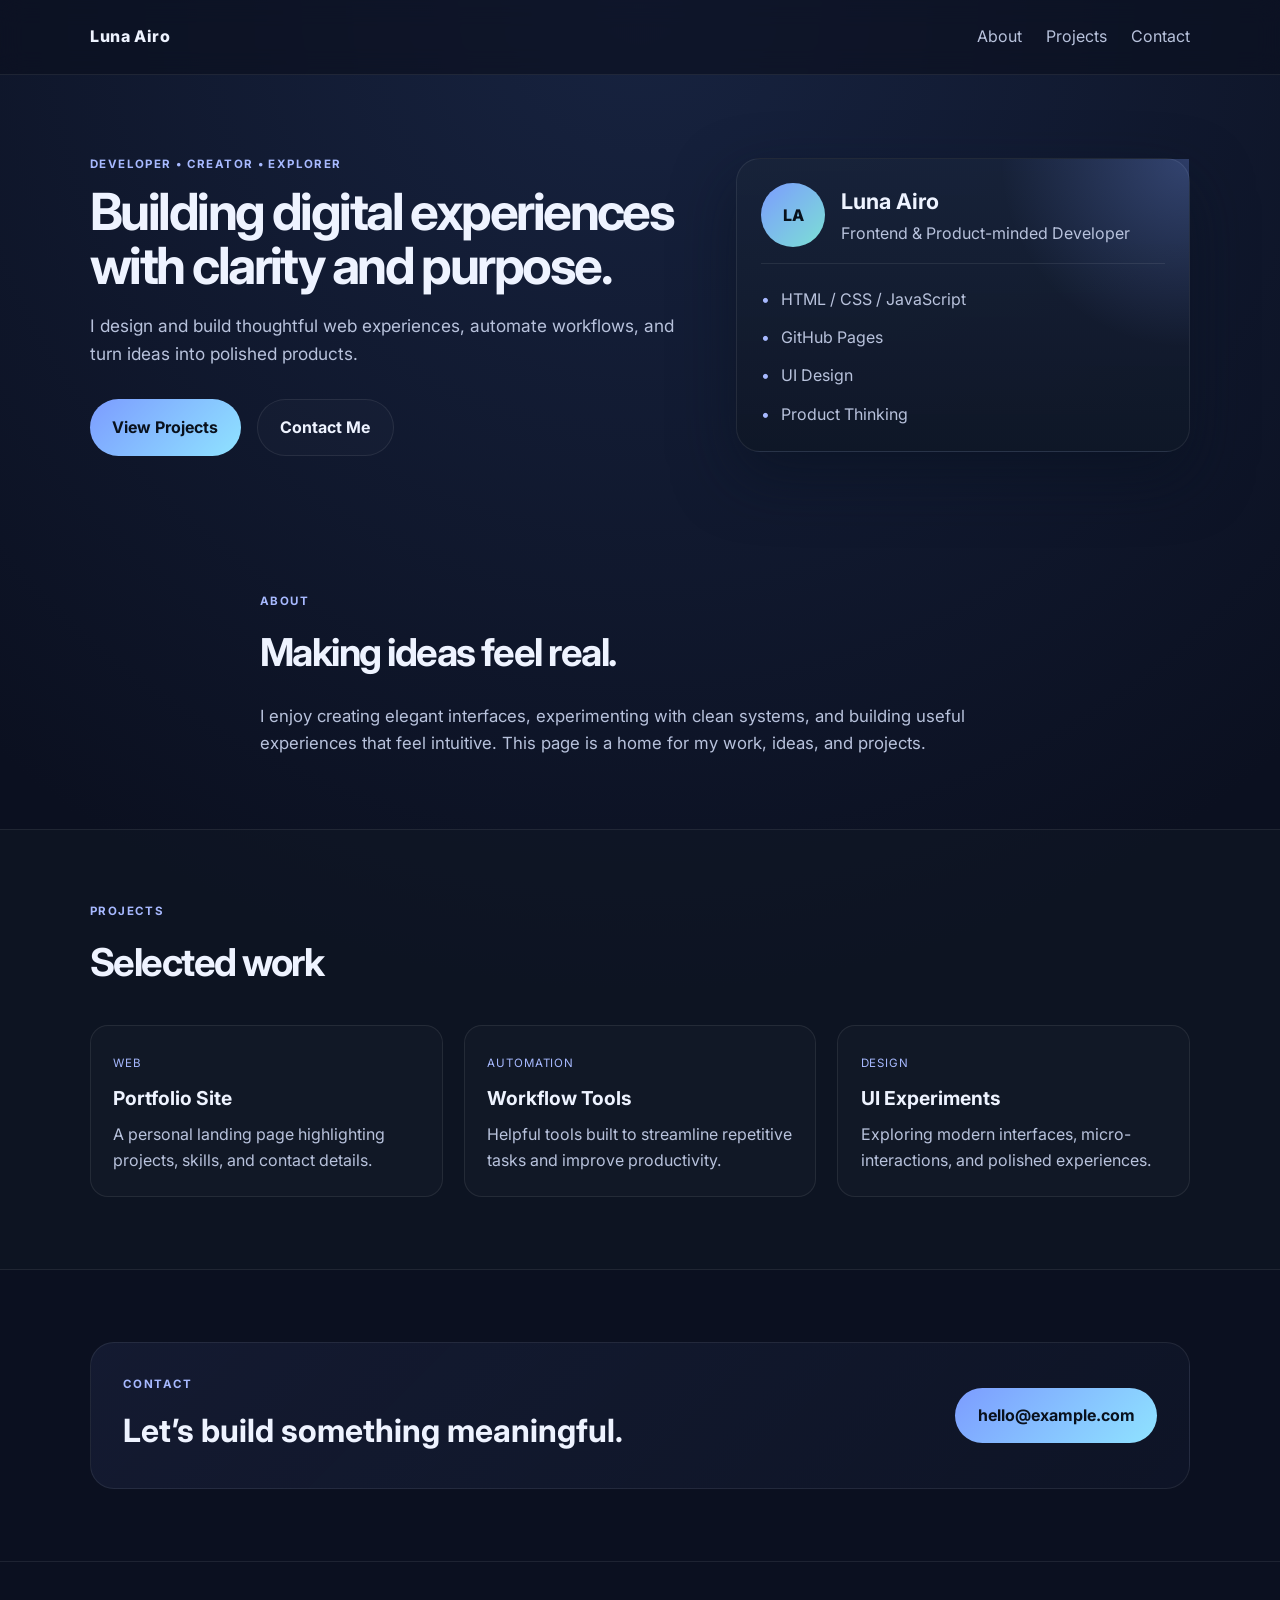
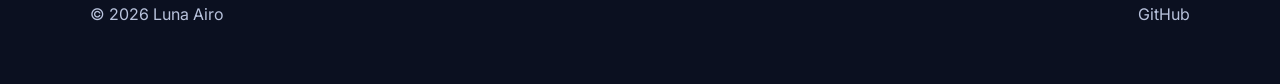
==== index.html @ 286db35b "Create initial GitHub Pages landing page for Luna Airo." ====
<!DOCTYPE html>
<html lang="en">
  <head>
    <meta charset="UTF-8" />
    <meta name="viewport" content="width=device-width, initial-scale=1.0" />
    <meta
      name="description"
      content="Luna Airo's personal GitHub Pages site"
    />
    <title>Luna Airo</title>
    <link rel="preconnect" href="https://fonts.googleapis.com" />
    <link rel="preconnect" href="https://fonts.gstatic.com" crossorigin />
    <link
      href="https://fonts.googleapis.com/css2?family=Inter:wght@400;500;600;700;800&display=swap"
      rel="stylesheet"
    />
    <link rel="stylesheet" href="styles.css" />
  </head>
  <body>
    <header class="site-header">
      <nav class="container nav">
        <div class="brand">Luna Airo</div>
        <div class="nav-links">
          <a href="#about">About</a>
          <a href="#projects">Projects</a>
          <a href="#contact">Contact</a>
        </div>
      </nav>
    </header>

    <main>
      <section class="hero">
        <div class="container hero-inner">
          <div class="hero-copy">
            <p class="eyebrow">Developer • Creator • Explorer</p>
            <h1>Building digital experiences with clarity and purpose.</h1>
            <p class="lead">
              I design and build thoughtful web experiences, automate workflows,
              and turn ideas into polished products.
            </p>
            <div class="cta-row">
              <a class="button primary" href="#projects">View Projects</a>
              <a class="button secondary" href="#contact">Contact Me</a>
            </div>
          </div>
          <div class="hero-card">
            <div class="card-glow"></div>
            <div class="profile-box">
              <div class="avatar">LA</div>
              <div>
                <h2>Luna Airo</h2>
                <p>Frontend & Product-minded Developer</p>
              </div>
            </div>
            <ul class="skill-list">
              <li>HTML / CSS / JavaScript</li>
              <li>GitHub Pages</li>
              <li>UI Design</li>
              <li>Product Thinking</li>
            </ul>
          </div>
        </div>
      </section>

      <section id="about" class="section">
        <div class="container section-inner">
          <div class="section-heading">
            <p class="eyebrow">About</p>
            <h2>Making ideas feel real.</h2>
          </div>
          <p class="about-text">
            I enjoy creating elegant interfaces, experimenting with clean systems,
            and building useful experiences that feel intuitive. This page is a
            home for my work, ideas, and projects.
          </p>
        </div>
      </section>

      <section id="projects" class="section alt">
        <div class="container">
          <div class="section-heading">
            <p class="eyebrow">Projects</p>
            <h2>Selected work</h2>
          </div>
          <div class="card-grid">
            <article class="project-card">
              <span class="tag">Web</span>
              <h3>Portfolio Site</h3>
              <p>A personal landing page highlighting projects, skills, and contact details.</p>
            </article>
            <article class="project-card">
              <span class="tag">Automation</span>
              <h3>Workflow Tools</h3>
              <p>Helpful tools built to streamline repetitive tasks and improve productivity.</p>
            </article>
            <article class="project-card">
              <span class="tag">Design</span>
              <h3>UI Experiments</h3>
              <p>Exploring modern interfaces, micro-interactions, and polished experiences.</p>
            </article>
          </div>
        </div>
      </section>

      <section id="contact" class="section">
        <div class="container contact-box">
          <div>
            <p class="eyebrow">Contact</p>
            <h2>Let’s build something meaningful.</h2>
          </div>
          <a href="mailto:hello@example.com" class="button primary">hello@example.com</a>
        </div>
      </section>
    </main>

    <footer class="site-footer">
      <div class="container footer-inner">
        <p>© 2026 Luna Airo</p>
        <a href="https://github.com/lunaairo271-jpg" target="_blank" rel="noreferrer">GitHub</a>
      </div>
    </footer>
  </body>
</html>
---- styles.css ----
* {
  box-sizing: border-box;
}

:root {
  --bg: #0b1020;
  --panel: #121b2d;
  --panel-soft: #1a2640;
  --primary: #7c9cff;
  --primary-strong: #a7b9ff;
  --text: #eef3ff;
  --muted: #b8c2dc;
  --border: rgba(255, 255, 255, 0.08);
  --shadow: rgba(10, 18, 33, 0.55);
}

html {
  scroll-behavior: smooth;
}

body {
  margin: 0;
  font-family: "Inter", sans-serif;
  background: radial-gradient(circle at top, #172340 0%, var(--bg) 55%);
  color: var(--text);
  line-height: 1.6;
}

a {
  color: inherit;
  text-decoration: none;
}

.container {
  width: min(1100px, calc(100% - 2rem));
  margin: 0 auto;
}

.site-header {
  position: sticky;
  top: 0;
  backdrop-filter: blur(12px);
  background: rgba(11, 16, 32, 0.65);
  border-bottom: 1px solid var(--border);
  z-index: 10;
}

.nav {
  display: flex;
  justify-content: space-between;
  align-items: center;
  min-height: 74px;
}

.brand {
  font-weight: 800;
  letter-spacing: 0.04em;
}

.nav-links {
  display: flex;
  gap: 1.5rem;
  color: var(--muted);
}

.hero {
  padding: 5rem 0 4rem;
}

.hero-inner {
  display: grid;
  grid-template-columns: 1.15fr 0.85fr;
  gap: 2rem;
  align-items: center;
}

.eyebrow {
  margin: 0 0 0.75rem;
  text-transform: uppercase;
  letter-spacing: 0.12em;
  font-size: 0.72rem;
  color: var(--primary-strong);
  font-weight: 700;
}

.hero-copy h1 {
  margin: 0;
  font-size: clamp(2.6rem, 4vw, 4.8rem);
  line-height: 1.05;
  letter-spacing: -0.05em;
}

.lead {
  color: var(--muted);
  font-size: 1.08rem;
  margin-top: 1.2rem;
  max-width: 620px;
}

.cta-row {
  display: flex;
  flex-wrap: wrap;
  gap: 1rem;
  margin-top: 2rem;
}

.button {
  display: inline-flex;
  align-items: center;
  justify-content: center;
  padding: 0.9rem 1.4rem;
  border-radius: 999px;
  font-weight: 700;
  transition: transform 0.2s ease, opacity 0.2s ease;
}

.button:hover {
  transform: translateY(-1px);
}

.button.primary {
  background: linear-gradient(135deg, var(--primary), #8fe3ff);
  color: #09111d;
}

.button.secondary {
  border: 1px solid var(--border);
  background: rgba(255, 255, 255, 0.02);
  color: var(--text);
}

.hero-card {
  position: relative;
  background: linear-gradient(180deg, rgba(24, 35, 58, 0.9), rgba(15, 23, 39, 0.95));
  border: 1px solid var(--border);
  border-radius: 24px;
  box-shadow: 0 24px 60px var(--shadow);
  padding: 1.5rem;
}

.card-glow {
  position: absolute;
  inset: 0;
  background: radial-gradient(circle at top right, rgba(124, 156, 255, 0.28), transparent 35%);
  pointer-events: none;
}

.profile-box {
  position: relative;
  display: flex;
  align-items: center;
  gap: 1rem;
  padding-bottom: 1rem;
  border-bottom: 1px solid var(--border);
}

.avatar {
  width: 64px;
  height: 64px;
  border-radius: 50%;
  display: grid;
  place-items: center;
  background: linear-gradient(135deg, var(--primary), #7ce0d4);
  color: #08111b;
  font-weight: 800;
}

.profile-box h2 {
  margin: 0;
  font-size: 1.35rem;
}

.profile-box p {
  margin: 0.2rem 0 0;
  color: var(--muted);
}

.skill-list {
  position: relative;
  list-style: none;
  margin: 1.4rem 0 0;
  padding: 0;
  display: grid;
  gap: 0.8rem;
  color: var(--muted);
}

.skill-list li::before {
  content: "•";
  color: var(--primary-strong);
  margin-right: 0.7rem;
}

.section {
  padding: 4.5rem 0;
}

.section.alt {
  background: rgba(17, 23, 38, 0.52);
  border-top: 1px solid var(--border);
  border-bottom: 1px solid var(--border);
}

.section-inner {
  max-width: 760px;
}

.section-heading {
  margin-bottom: 1.2rem;
}

.section-heading h2 {
  margin: 0;
  font-size: clamp(2rem, 3vw, 3rem);
  letter-spacing: -0.04em;
}

.about-text {
  margin: 0;
  color: var(--muted);
  font-size: 1.05rem;
}

.card-grid {
  display: grid;
  grid-template-columns: repeat(3, minmax(0, 1fr));
  gap: 1.3rem;
  margin-top: 2rem;
}

.project-card {
  background: rgba(255, 255, 255, 0.02);
  border: 1px solid var(--border);
  border-radius: 18px;
  padding: 1.4rem;
}

.tag {
  display: inline-block;
  font-size: 0.72rem;
  letter-spacing: 0.08em;
  text-transform: uppercase;
  color: var(--primary-strong);
  margin-bottom: 0.7rem;
}

.project-card h3 {
  margin: 0 0 0.5rem;
  font-size: 1.2rem;
}

.project-card p {
  margin: 0;
  color: var(--muted);
}

.contact-box {
  display: flex;
  align-items: center;
  justify-content: space-between;
  gap: 1rem;
  padding: 2rem;
  border: 1px solid var(--border);
  border-radius: 24px;
  background: linear-gradient(135deg, rgba(124, 156, 255, 0.08), rgba(124, 156, 255, 0.03));
}

.contact-box h2 {
  margin: 0;
  font-size: clamp(1.8rem, 2.5vw, 2.5rem);
}

.site-footer {
  border-top: 1px solid var(--border);
  padding: 1.5rem 0 2.5rem;
}

.footer-inner {
  display: flex;
  justify-content: space-between;
  align-items: center;
  color: var(--muted);
}

@media (max-width: 820px) {
  .hero-inner,
  .card-grid,
  .contact-box {
    grid-template-columns: 1fr;
    display: grid;
  }

  .contact-box {
    justify-content: start;
  }

  .nav {
    flex-direction: column;
    justify-content: center;
    padding: 1rem 0;
    gap: 0.7rem;
  }

  .nav-links {
    gap: 1rem;
    flex-wrap: wrap;
    justify-content: center;
  }

  .hero {
    padding-top: 3.5rem;
  }
}
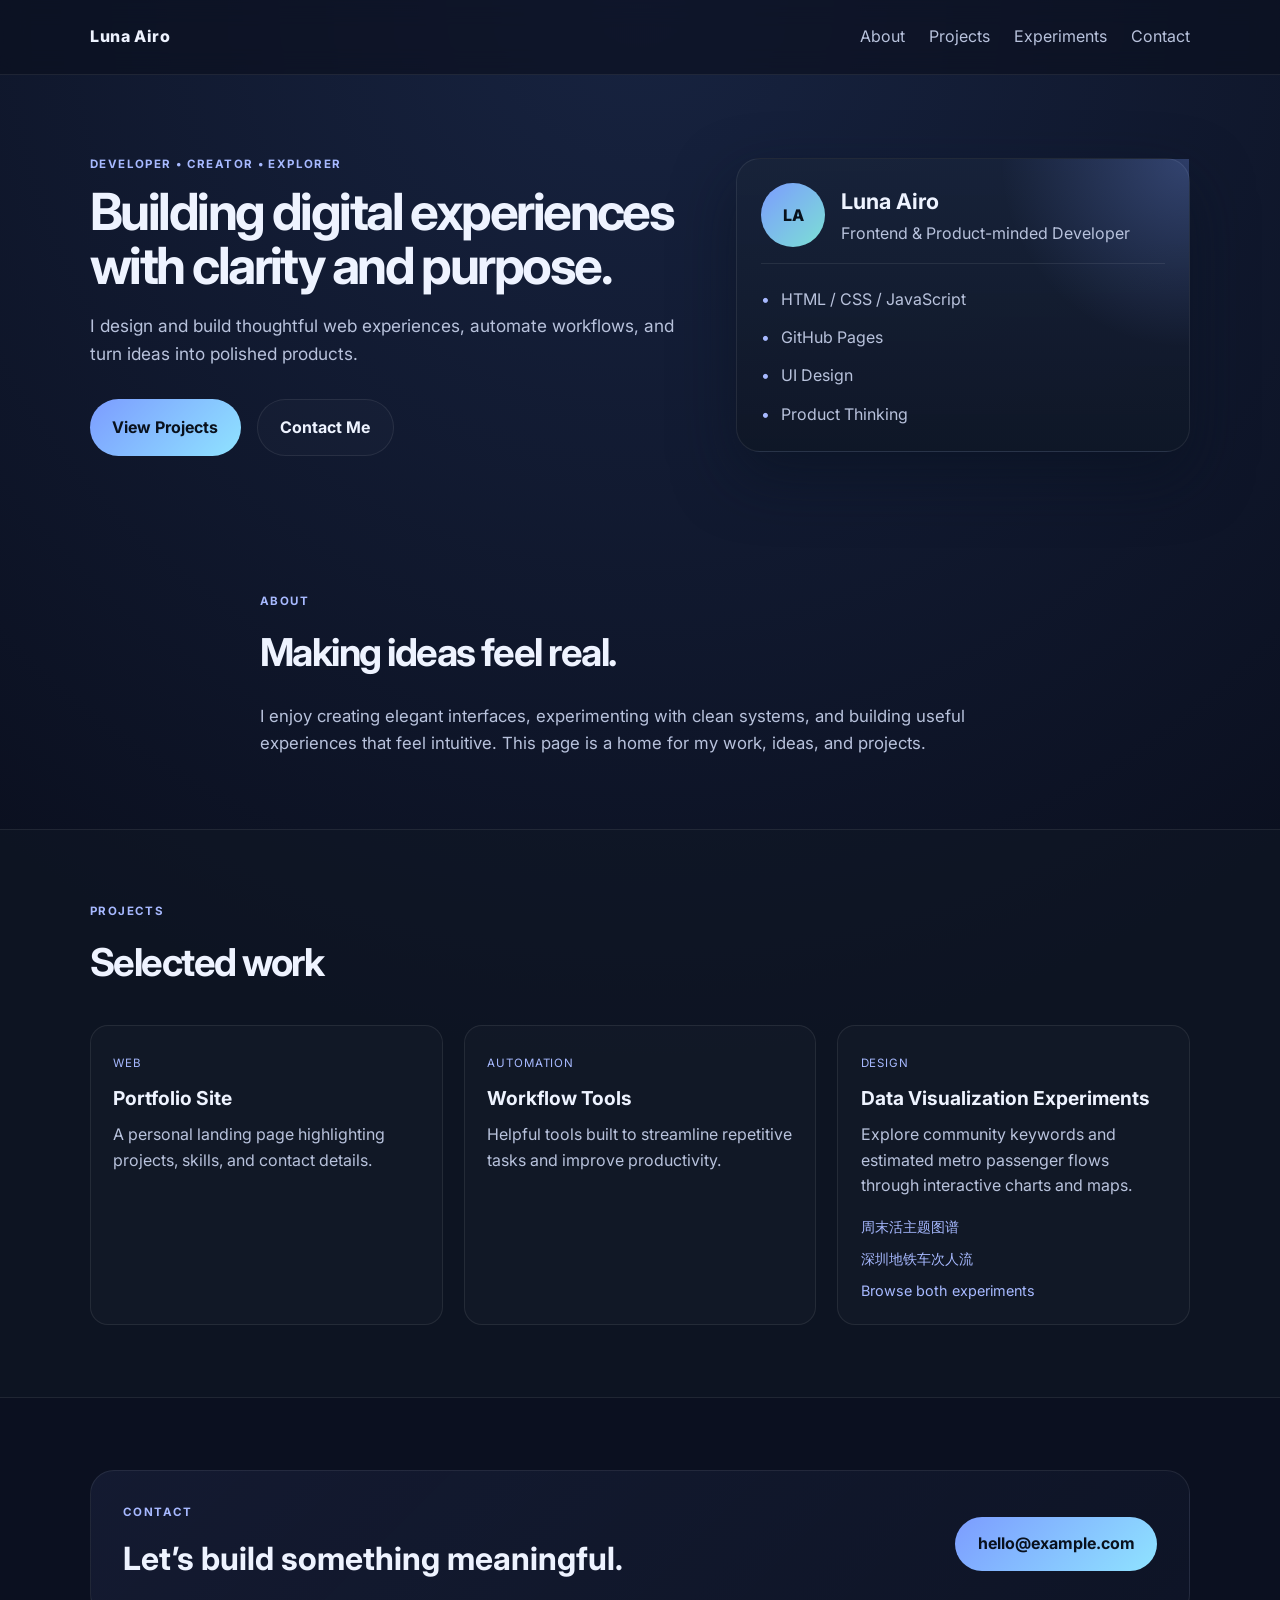
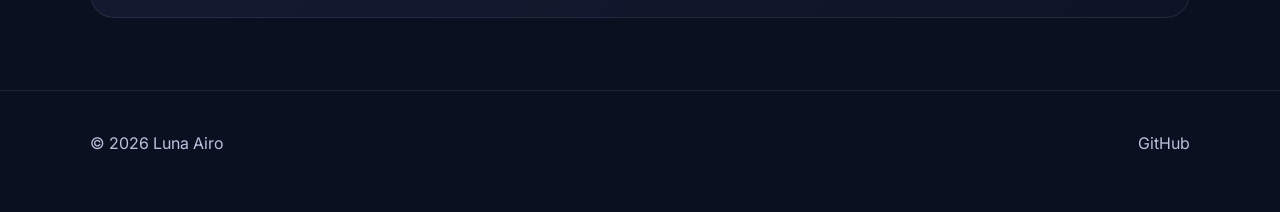
==== commit b0531f4c: "Add visualization experiments and experiment directory" ====
--- a/index.html
+++ b/index.html
@@ -23,6 +23,7 @@
         <div class="nav-links">
           <a href="#about">About</a>
           <a href="#projects">Projects</a>
+          <a href="experiment/index.html">Experiments</a>
           <a href="#contact">Contact</a>
         </div>
       </nav>
@@ -95,8 +96,13 @@
             </article>
             <article class="project-card">
               <span class="tag">Design</span>
-              <h3>UI Experiments</h3>
-              <p>Exploring modern interfaces, micro-interactions, and polished experiences.</p>
+              <h3><a href="experiment/index.html">Data Visualization Experiments</a></h3>
+              <p>Explore community keywords and estimated metro passenger flows through interactive charts and maps.</p>
+              <nav class="project-links" aria-label="Visualization experiments">
+                <a href="experiment/weekend_visualization/index.html" lang="zh-CN">周末活主题图谱</a>
+                <a href="experiment/shenzhen_metro_visualization/index.html" lang="zh-CN">深圳地铁车次人流</a>
+                <a href="experiment/index.html">Browse both experiments</a>
+              </nav>
             </article>
           </div>
         </div>
--- a/styles.css
+++ b/styles.css
@@ -254,6 +254,28 @@
   color: var(--muted);
 }
 
+.project-links {
+  display: flex;
+  flex-direction: column;
+  align-items: flex-start;
+  gap: 0.55rem;
+  margin-top: 1rem;
+  color: var(--primary-strong);
+  font-size: 0.9rem;
+}
+
+.project-links a:hover,
+.project-card h3 a:hover {
+  text-decoration: underline;
+  text-underline-offset: 4px;
+}
+
+.project-links a:focus-visible,
+.project-card h3 a:focus-visible {
+  outline: 2px solid var(--primary-strong);
+  outline-offset: 5px;
+}
+
 .contact-box {
   display: flex;
   align-items: center;
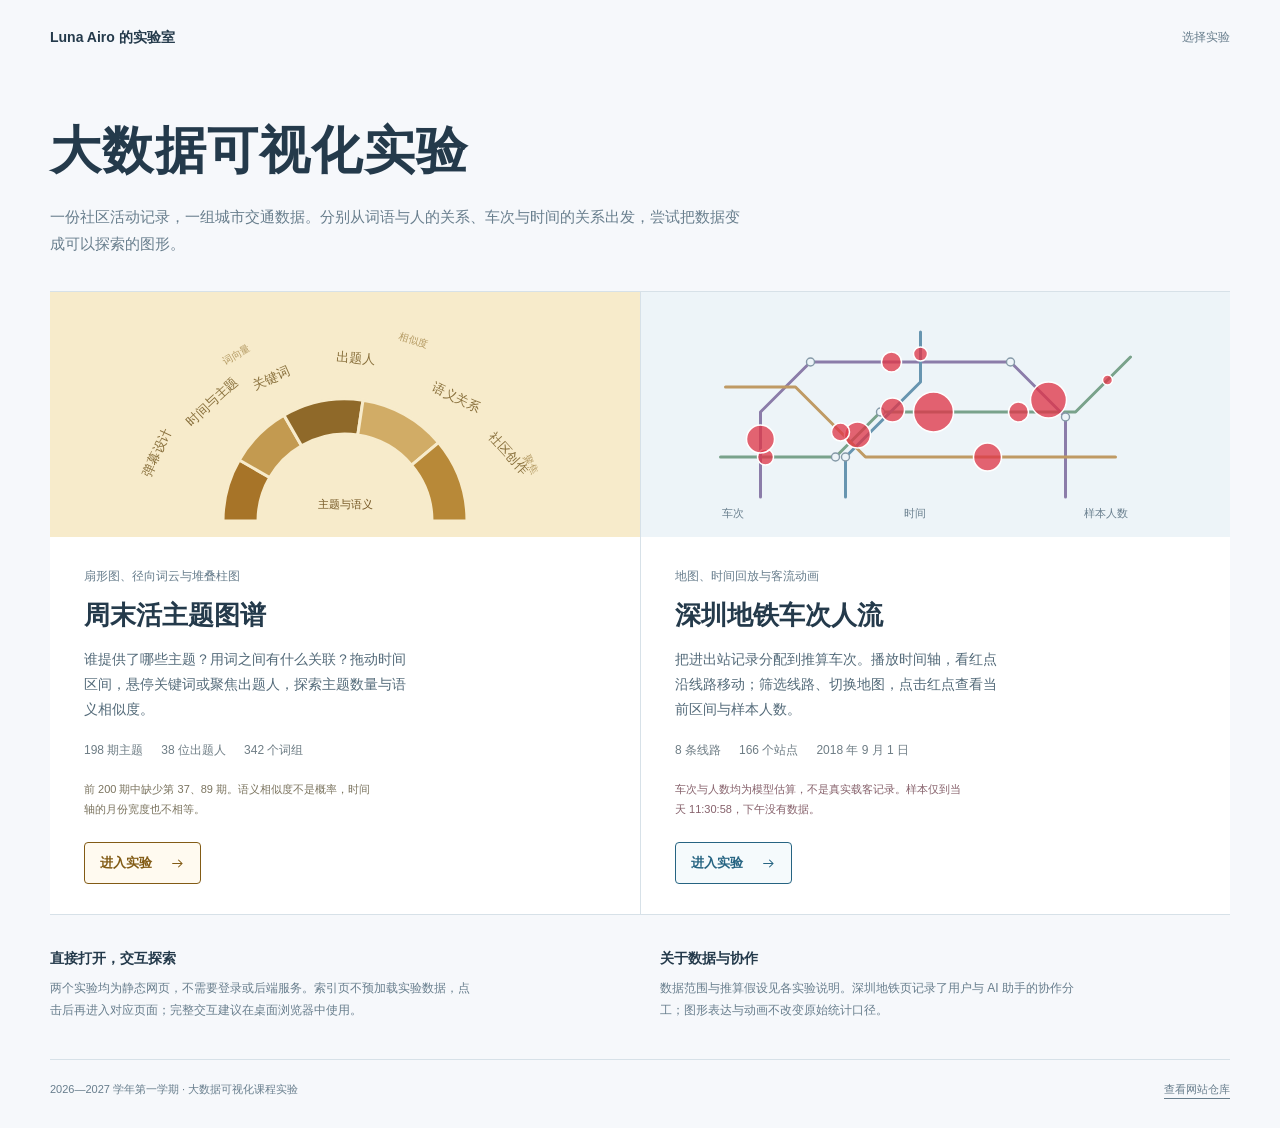
==== commit 62891aea: "Use visualization directory as site homepage" ====
--- a/index.html
+++ b/index.html
@@ -1,129 +1,78 @@
-<!DOCTYPE html>
-<html lang="en">
-  <head>
-    <meta charset="UTF-8" />
-    <meta name="viewport" content="width=device-width, initial-scale=1.0" />
-    <meta
-      name="description"
-      content="Luna Airo's personal GitHub Pages site"
-    />
-    <title>Luna Airo</title>
-    <link rel="preconnect" href="https://fonts.googleapis.com" />
-    <link rel="preconnect" href="https://fonts.gstatic.com" crossorigin />
-    <link
-      href="https://fonts.googleapis.com/css2?family=Inter:wght@400;500;600;700;800&display=swap"
-      rel="stylesheet"
-    />
-    <link rel="stylesheet" href="styles.css" />
-  </head>
-  <body>
-    <header class="site-header">
-      <nav class="container nav">
-        <div class="brand">Luna Airo</div>
-        <div class="nav-links">
-          <a href="#about">About</a>
-          <a href="#projects">Projects</a>
-          <a href="experiment/index.html">Experiments</a>
-          <a href="#contact">Contact</a>
-        </div>
-      </nav>
-    </header>
-
+<!doctype html>
+<html lang="zh-CN">
+<head>
+  <meta charset="utf-8">
+  <meta name="viewport" content="width=device-width, initial-scale=1">
+  <meta name="description" content="大数据可视化实验：周末活主题与语义关系、深圳地铁估算车次人流回放。">
+  <title>大数据可视化实验</title>
+  <style>
+    :root{color-scheme:light;--ink:#243a4b;--muted:#687e8d;--paper:#f6f8fb;--gold:#ab7c25;--blue:#266482;--red:#df3648}
+    *{box-sizing:border-box}body{margin:0;background:var(--paper);color:var(--ink);font:15px/1.8 "Microsoft YaHei UI","PingFang SC",sans-serif}a{color:inherit;text-underline-offset:5px}a:focus-visible{outline:3px solid #3986b1;outline-offset:6px;border-radius:2px}.shell{width:min(1180px,calc(100% - 64px));margin:auto}.top{display:flex;justify-content:space-between;align-items:center;padding:25px 0;color:var(--muted);font-size:12px}.top a{text-decoration:none}.top a:hover{text-decoration:underline}.site-name{font-weight:650;color:var(--ink);font-size:14px}.intro{padding:42px 0 34px}.intro h1{font-size:clamp(30px,4.6vw,51px);font-weight:600;line-height:1.35;letter-spacing:.025em;margin:0 0 17px}.intro p{margin:0;color:var(--muted);max-width:690px;font-size:15px}.experiments{display:grid;grid-template-columns:1fr 1fr;border-top:1px solid #d7e1e8;border-bottom:1px solid #d7e1e8;background:white}.experiment{min-width:0;display:flex;flex-direction:column}.experiment+.experiment{border-left:1px solid #d7e1e8}.preview{height:245px;overflow:hidden;margin:0;display:grid;place-items:center}.preview svg{width:100%;height:100%;display:block}.weekend .preview{background:#f7ebcb}.metro .preview{background:#edf4f8}.content{padding:29px 34px 30px;display:flex;flex-direction:column;flex:1}.medium{margin:0 0 8px;color:var(--muted);font-size:12px}.content h2{margin:0 0 12px;font-size:26px;font-weight:600;line-height:1.5}.content h2 a{text-decoration:none}.content h2 a:hover{text-decoration:underline}.description{margin:0 0 18px;max-width:43ch;color:#536a79;font-size:14px}.facts{display:flex;flex-wrap:wrap;gap:8px 18px;margin:0 0 18px;font-size:12px;color:#6e7d85}.facts span{white-space:nowrap}.notice{font-size:11px;line-height:1.8;color:#7b745f;margin:0 0 23px;max-width:47ch}.metro .notice{color:#86616b}.open{align-self:flex-start;display:inline-flex;align-items:center;gap:18px;text-decoration:none;border:1px solid currentColor;border-radius:4px;padding:8px 15px;font-size:13px;font-weight:600;margin-top:auto}.weekend .open{color:#825b15;background:#fffaf0}.metro .open{color:var(--blue);background:#f5fafc}.open:hover{background:#f0f3f6}.open svg{width:15px;height:15px}.use{display:grid;grid-template-columns:1fr 1fr;gap:40px;padding:31px 0 38px}.use h2{margin:0 0 7px;font-size:14px;font-weight:600}.use p{margin:0;color:var(--muted);font-size:12px;max-width:63ch}.footer{display:flex;justify-content:space-between;align-items:center;gap:18px;border-top:1px solid #d7e1e8;padding:20px 0 28px;font-size:11px;color:var(--muted)}.footer a{white-space:nowrap}.skip{position:absolute;left:16px;top:-100px;background:white;padding:8px 14px;z-index:10}.skip:focus{top:10px}
+    @media(min-width:1500px){.intro{padding-top:60px}.preview{height:280px}}
+    @media(max-width:760px){.shell{width:calc(100% - 32px)}.top{padding:19px 0;font-size:11px;gap:14px}.intro{padding:28px 0}.intro p{font-size:13px}.experiments{grid-template-columns:1fr}.experiment+.experiment{border-left:0;border-top:1px solid #d7e1e8}.preview{height:210px}.content{padding:25px}.content h2{font-size:23px}.description{max-width:none}.use{grid-template-columns:1fr;gap:23px;padding:27px 0}.footer{align-items:flex-start;font-size:10px}}
+    @media(prefers-reduced-motion:reduce){*{scroll-behavior:auto}}
+  </style>
+</head>
+<body>
+  <a class="skip" href="#experiments">跳到实验</a>
+  <div class="shell">
+    <nav class="top" aria-label="站点导航"><span class="site-name">Luna Airo 的实验室</span><a href="#experiments">选择实验</a></nav>
+    <header class="intro"><h1>大数据可视化实验</h1><p>一份社区活动记录，一组城市交通数据。分别从词语与人的关系、车次与时间的关系出发，尝试把数据变成可以探索的图形。</p></header>
     <main>
-      <section class="hero">
-        <div class="container hero-inner">
-          <div class="hero-copy">
-            <p class="eyebrow">Developer • Creator • Explorer</p>
-            <h1>Building digital experiences with clarity and purpose.</h1>
-            <p class="lead">
-              I design and build thoughtful web experiences, automate workflows,
-              and turn ideas into polished products.
-            </p>
-            <div class="cta-row">
-              <a class="button primary" href="#projects">View Projects</a>
-              <a class="button secondary" href="#contact">Contact Me</a>
-            </div>
+      <section class="experiments" id="experiments" aria-label="两个可视化实验">
+        <article class="experiment weekend" aria-labelledby="weekend-title">
+          <figure class="preview" aria-label="扇形图与径向词云的图形示意">
+            <svg viewBox="0 0 560 245" aria-hidden="true" focusable="false">
+              <g transform="translate(280 229)" stroke="#f7ebcb" stroke-width="3">
+                <path d="M-122 0A122 122 0 0 1-105.7-61L-75.3-43.5A87 87 0 0 0-87 0Z" fill="#a77428"/>
+                <path d="M-105.7-61A122 122 0 0 1-61-105.7L-43.5-75.3A87 87 0 0 0-75.3-43.5Z" fill="#c39a50"/>
+                <path d="M-61-105.7A122 122 0 0 1 18-120.7L12.8-86.1A87 87 0 0 0-43.5-75.3Z" fill="#8f6929"/>
+                <path d="M18-120.7A122 122 0 0 1 93.5-78.4L66.6-55.9A87 87 0 0 0 12.8-86.1Z" fill="#d1ac66"/>
+                <path d="M93.5-78.4A122 122 0 0 1 122 0L87 0A87 87 0 0 0 66.6-55.9Z" fill="#b88938"/>
+              </g>
+              <g fill="#886f3b" font-family="Microsoft YaHei UI,sans-serif" font-size="13">
+                <text x="85" y="186" transform="rotate(-65 85 186)">弹幕设计</text><text x="126" y="135" transform="rotate(-43 126 135)">时间与主题</text>
+                <text x="190" y="98" transform="rotate(-24 190 98)">关键词</text><text x="271" y="69" transform="rotate(4 271 69)">出题人</text>
+                <text x="366" y="98" transform="rotate(26 366 98)">语义关系</text><text x="423" y="145" transform="rotate(48 423 145)">社区创作</text>
+              </g>
+              <g fill="#b49a63" font-family="Microsoft YaHei UI,sans-serif" font-size="10"><text x="160" y="73" transform="rotate(-30 160 73)">词向量</text><text x="333" y="47" transform="rotate(17 333 47)">相似度</text><text x="458" y="165" transform="rotate(62 458 165)">聚焦</text></g>
+              <text x="280" y="216" text-anchor="middle" fill="#735623" font-family="Microsoft YaHei UI,sans-serif" font-size="11">主题与语义</text>
+            </svg>
+          </figure>
+          <div class="content">
+            <p class="medium">扇形图、径向词云与堆叠柱图</p>
+            <h2 id="weekend-title"><a href="./experiment/weekend_visualization/index.html">周末活主题图谱</a></h2>
+            <p class="description">谁提供了哪些主题？用词之间有什么关联？拖动时间区间，悬停关键词或聚焦出题人，探索主题数量与语义相似度。</p>
+            <p class="facts"><span>198 期主题</span><span>38 位出题人</span><span>342 个词组</span></p>
+            <p class="notice">前 200 期中缺少第 37、89 期。语义相似度不是概率，时间轴的月份宽度也不相等。</p>
+            <a class="open" href="./experiment/weekend_visualization/index.html" aria-label="进入周末活主题图谱">进入实验<svg viewBox="0 0 20 20" fill="none" stroke="currentColor" stroke-width="1.4" aria-hidden="true"><path d="M3 10h13m-5-5 5 5-5 5"/></svg></a>
           </div>
-          <div class="hero-card">
-            <div class="card-glow"></div>
-            <div class="profile-box">
-              <div class="avatar">LA</div>
-              <div>
-                <h2>Luna Airo</h2>
-                <p>Frontend & Product-minded Developer</p>
-              </div>
-            </div>
-            <ul class="skill-list">
-              <li>HTML / CSS / JavaScript</li>
-              <li>GitHub Pages</li>
-              <li>UI Design</li>
-              <li>Product Thinking</li>
-            </ul>
+        </article>
+        <article class="experiment metro" aria-labelledby="metro-title">
+          <figure class="preview" aria-label="地铁线路与大小不同的人流红点的图形示意">
+            <svg viewBox="0 0 560 245" fill="none" aria-hidden="true" focusable="false">
+              <g stroke-width="3" stroke-linecap="round" stroke-linejoin="round"><path d="M65 165H180L225 120H420L475 65" stroke="#79a28b"/><path d="M105 205V120L155 70H355L410 125V205" stroke="#8b7ca9"/><path d="M190 205V165L265 90V40" stroke="#6795b0"/><path d="M70 95H140L210 165H460" stroke="#bf9a64"/></g>
+              <g fill="#edf4f8" stroke="#8599a7" stroke-width="1.4"><circle cx="180" cy="165" r="4"/><circle cx="225" cy="120" r="4"/><circle cx="410" cy="125" r="4"/><circle cx="190" cy="165" r="4"/><circle cx="155" cy="70" r="4"/><circle cx="355" cy="70" r="4"/></g>
+              <g fill="#df3648" fill-opacity=".77" stroke="#fff" stroke-width="1.5"><circle cx="110" cy="165" r="8"/><circle cx="202" cy="143" r="13"/><circle cx="278" cy="120" r="20"/><circle cx="363" cy="120" r="10"/><circle cx="452" cy="88" r="5"/><circle cx="105" cy="147" r="14"/><circle cx="236" cy="70" r="10"/><circle cx="393" cy="108" r="18"/><circle cx="265" cy="62" r="7"/><circle cx="237" cy="118" r="12"/><circle cx="185" cy="140" r="9"/><circle cx="332" cy="165" r="14"/></g>
+              <g fill="#697f8e" stroke="none" font-family="Microsoft YaHei UI,sans-serif" font-size="11"><text x="66" y="225">车次</text><text x="248" y="225">时间</text><text x="428" y="225">样本人数</text></g>
+            </svg>
+          </figure>
+          <div class="content">
+            <p class="medium">地图、时间回放与客流动画</p>
+            <h2 id="metro-title"><a href="./experiment/shenzhen_metro_visualization/index.html">深圳地铁车次人流</a></h2>
+            <p class="description">把进出站记录分配到推算车次。播放时间轴，看红点沿线路移动；筛选线路、切换地图，点击红点查看当前区间与样本人数。</p>
+            <p class="facts"><span>8 条线路</span><span>166 个站点</span><span>2018 年 9 月 1 日</span></p>
+            <p class="notice">车次与人数均为模型估算，不是真实载客记录。样本仅到当天 11:30:58，下午没有数据。</p>
+            <a class="open" href="./experiment/shenzhen_metro_visualization/index.html" aria-label="进入深圳地铁车次人流">进入实验<svg viewBox="0 0 20 20" fill="none" stroke="currentColor" stroke-width="1.4" aria-hidden="true"><path d="M3 10h13m-5-5 5 5-5 5"/></svg></a>
           </div>
-        </div>
+        </article>
       </section>
-
-      <section id="about" class="section">
-        <div class="container section-inner">
-          <div class="section-heading">
-            <p class="eyebrow">About</p>
-            <h2>Making ideas feel real.</h2>
-          </div>
-          <p class="about-text">
-            I enjoy creating elegant interfaces, experimenting with clean systems,
-            and building useful experiences that feel intuitive. This page is a
-            home for my work, ideas, and projects.
-          </p>
-        </div>
-      </section>
-
-      <section id="projects" class="section alt">
-        <div class="container">
-          <div class="section-heading">
-            <p class="eyebrow">Projects</p>
-            <h2>Selected work</h2>
-          </div>
-          <div class="card-grid">
-            <article class="project-card">
-              <span class="tag">Web</span>
-              <h3>Portfolio Site</h3>
-              <p>A personal landing page highlighting projects, skills, and contact details.</p>
-            </article>
-            <article class="project-card">
-              <span class="tag">Automation</span>
-              <h3>Workflow Tools</h3>
-              <p>Helpful tools built to streamline repetitive tasks and improve productivity.</p>
-            </article>
-            <article class="project-card">
-              <span class="tag">Design</span>
-              <h3><a href="experiment/index.html">Data Visualization Experiments</a></h3>
-              <p>Explore community keywords and estimated metro passenger flows through interactive charts and maps.</p>
-              <nav class="project-links" aria-label="Visualization experiments">
-                <a href="experiment/weekend_visualization/index.html" lang="zh-CN">周末活主题图谱</a>
-                <a href="experiment/shenzhen_metro_visualization/index.html" lang="zh-CN">深圳地铁车次人流</a>
-                <a href="experiment/index.html">Browse both experiments</a>
-              </nav>
-            </article>
-          </div>
-        </div>
-      </section>
-
-      <section id="contact" class="section">
-        <div class="container contact-box">
-          <div>
-            <p class="eyebrow">Contact</p>
-            <h2>Let’s build something meaningful.</h2>
-          </div>
-          <a href="mailto:hello@example.com" class="button primary">hello@example.com</a>
-        </div>
+      <section class="use" aria-label="浏览说明">
+        <div><h2>直接打开，交互探索</h2><p>两个实验均为静态网页，不需要登录或后端服务。索引页不预加载实验数据，点击后再进入对应页面；完整交互建议在桌面浏览器中使用。</p></div>
+        <div><h2>关于数据与协作</h2><p>数据范围与推算假设见各实验说明。深圳地铁页记录了用户与 AI 助手的协作分工；图形表达与动画不改变原始统计口径。</p></div>
       </section>
     </main>
-
-    <footer class="site-footer">
-      <div class="container footer-inner">
-        <p>© 2026 Luna Airo</p>
-        <a href="https://github.com/lunaairo271-jpg" target="_blank" rel="noreferrer">GitHub</a>
-      </div>
-    </footer>
-  </body>
+    <footer class="footer"><span>2026—2027 学年第一学期 · 大数据可视化课程实验</span><a href="https://github.com/lunaairo271-jpg/lunaairo271-jpg.github.io" target="_blank" rel="noopener noreferrer">查看网站仓库</a></footer>
+  </div>
+</body>
 </html>
